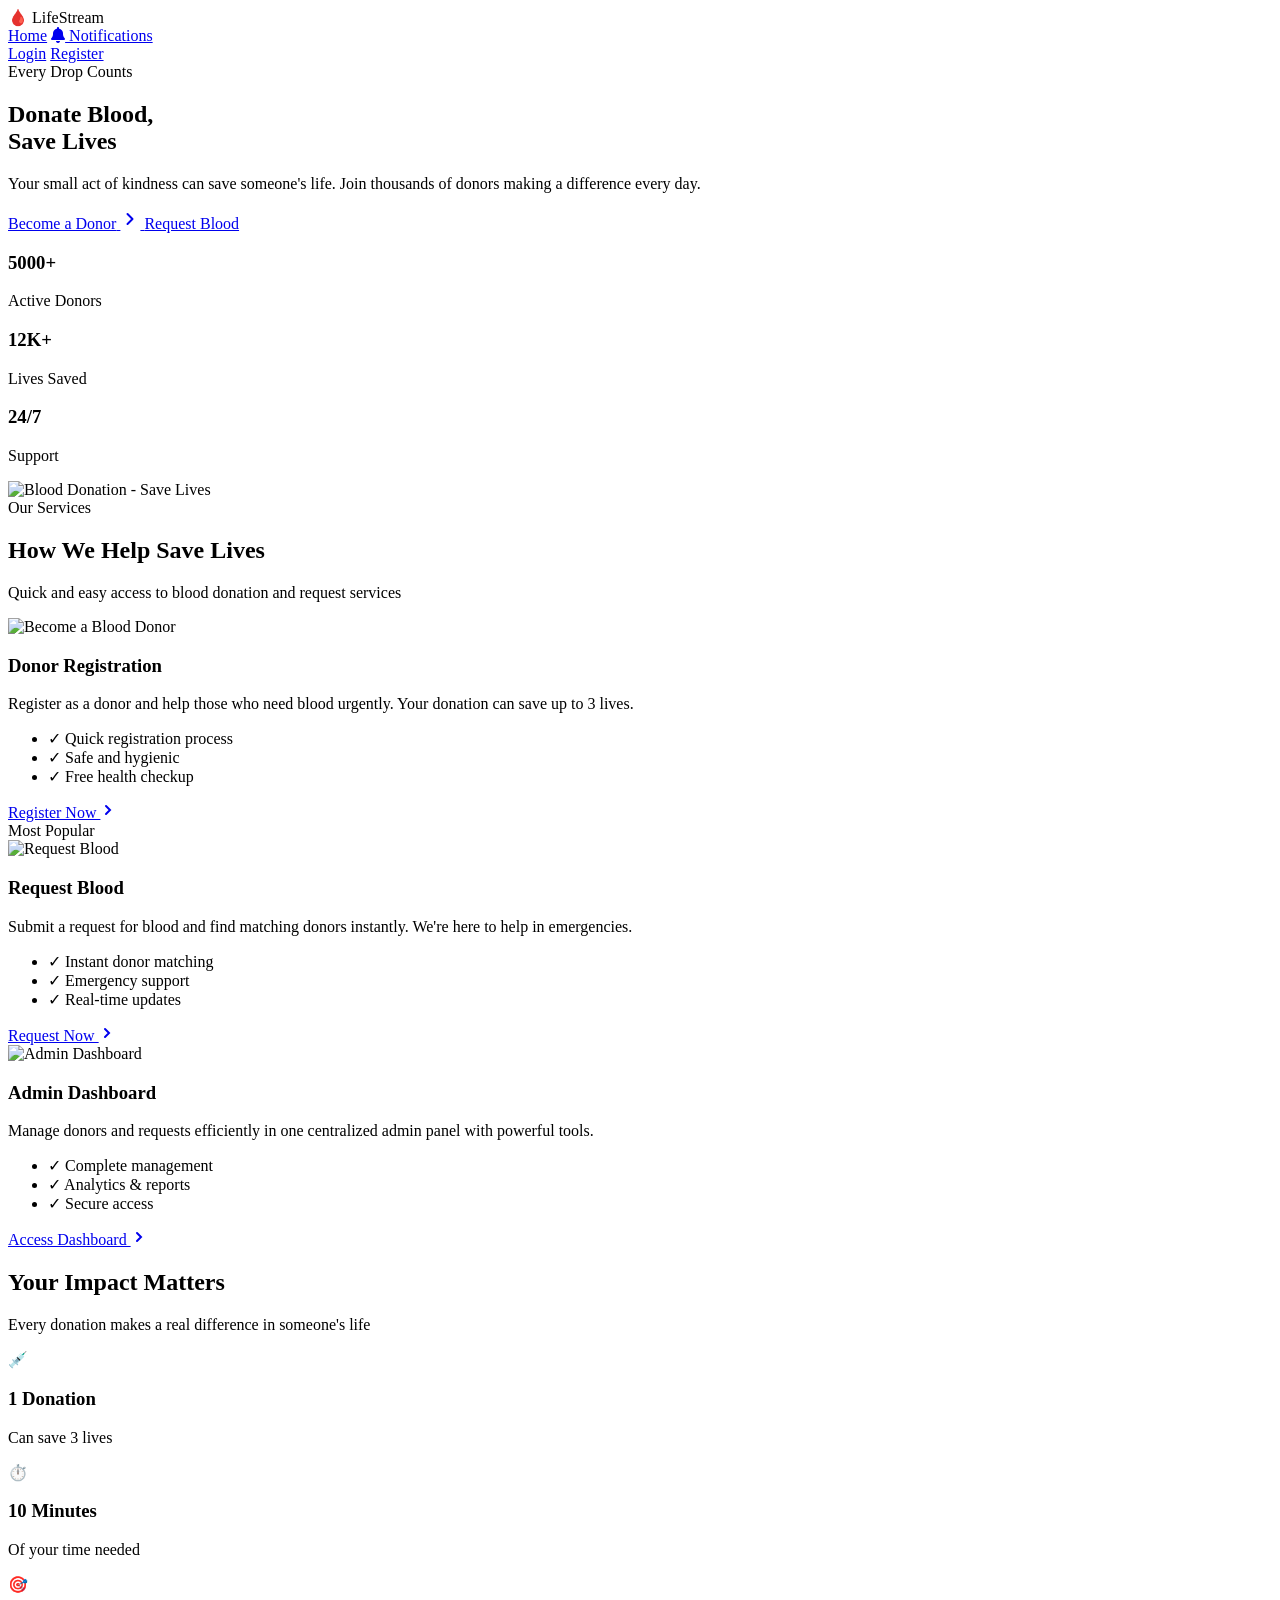
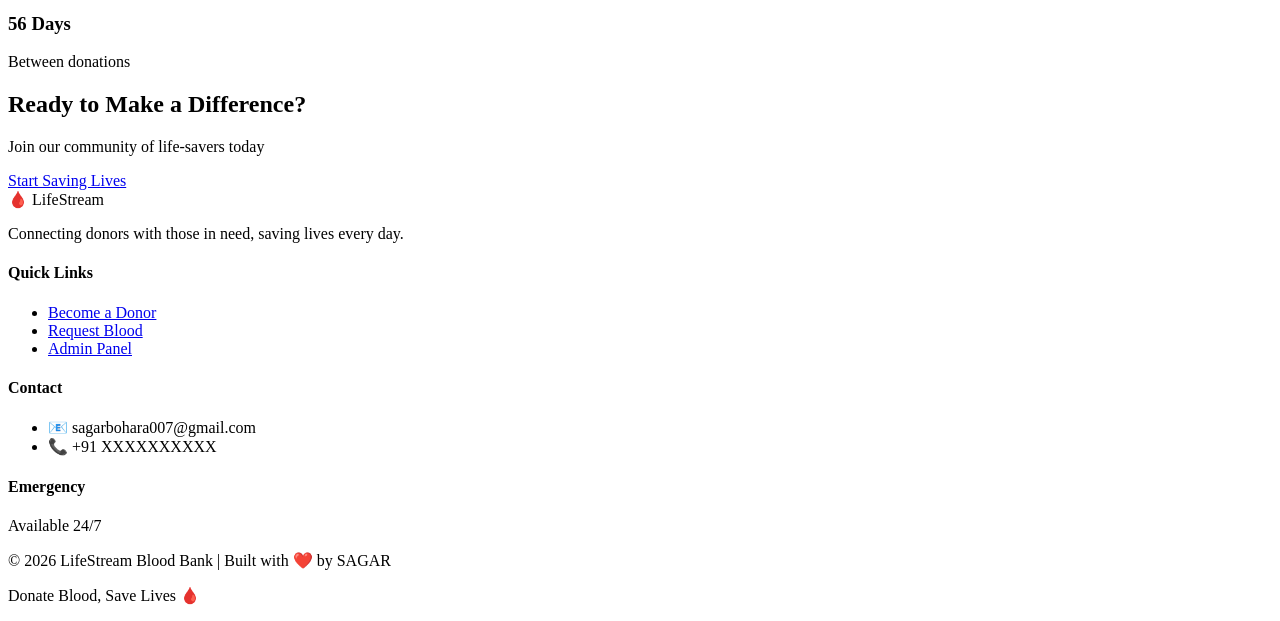
==== Frontend/index.html @ c0f164d7 "Deploy frontend with production API" ====
<!DOCTYPE html>
<html lang="en">

<head>
  <meta charset="UTF-8">
  <meta name="viewport" content="width=device-width, initial-scale=1.0">
  <meta name="description" content="Blood Bank Management System - Donate blood and save lives">
  <meta name="keywords" content="blood bank, blood donation, save lives, donate blood">
  <title>Blood Bank System - Save Lives</title>
  <link rel="stylesheet" href="https://cdnjs.cloudflare.com/ajax/libs/font-awesome/6.5.2/css/all.min.css">
  <link rel="stylesheet" href="/css/style.css">
  <link rel="preconnect" href="https://fonts.googleapis.com">
  <link rel="preconnect" href="https://fonts.gstatic.com" crossorigin>
  <link href="https://fonts.googleapis.com/css2?family=Poppins:wght@300;400;600;700&display=swap" rel="stylesheet">
</head>

<body> <!-- Navbar -->
  <header class="navbar">
    <div class="container">
      <div class="logo"> <span class="blood-drop">🩸</span> <span class="logo-text">LifeStream</span> </div>
      <nav class="nav-menu" id="navMenu"> <a href="#home" class="nav-link">Home</a> <a href="/html/notifications.html"
          class="nav-link"> <i class="fas fa-bell"></i> Notifications </a> </nav>
      <div class="auth-buttons" id="authButtons"> <a href="/html/login.html" class="btn-auth btn-login">Login</a> <a
          href="/html/register.html" class="btn-auth btn-register">Register</a> </div>
    </div>
  </header> <!-- Hero Section -->
  <section class="hero" id="home">
    <div class="hero-overlay"></div>
    <div class="container hero-container">
      <div class="hero-content"> <span class="hero-badge">Every Drop Counts</span>
        <h1 class="hero-title">Donate Blood,<br><span class="highlight">Save Lives</span></h1>
        <p class="hero-description"> Your small act of kindness can save someone's life. Join thousands of donors making
          a difference every day. </p>
        <div class="hero-buttons"> <a href="/html/donor.html" class="btn btn-primary"> <span>Become a Donor</span> <svg
              width="20" height="20" viewBox="0 0 20 20" fill="none">
              <path d="M7.5 15L12.5 10L7.5 5" stroke="currentColor" stroke-width="2" stroke-linecap="round"
                stroke-linejoin="round" />
            </svg> </a> <a href="/html/request.html" class="btn btn-secondary">Request Blood</a> </div>
        <div class="hero-stats">
          <div class="stat-item">
            <h3>5000+</h3>
            <p>Active Donors</p>
          </div>
          <div class="stat-item">
            <h3>12K+</h3>
            <p>Lives Saved</p>
          </div>
          <div class="stat-item">
            <h3>24/7</h3>
            <p>Support</p>
          </div>
        </div>
      </div>
      <div class="hero-image">
        <div class="image-float"> <img src="/assests/donate-blood-save-life-with-heart-design.jpg"
            alt="Blood Donation - Save Lives"> </div>
      </div>
    </div>
  </section> <!-- Features Section -->
  <section class="features">
    <div class="container">
      <div class="section-header"> <span class="section-badge">Our Services</span>
        <h2 class="section-title">How We Help Save Lives</h2>
        <p class="section-description">Quick and easy access to blood donation and request services</p>
      </div>
      <div class="cards-grid">
        <div class="card">
          <div class="card-icon donor-icon"> <img src="/assests/doner.png" alt="Become a Blood Donor"> </div>
          <h3 class="card-title">Donor Registration</h3>
          <p class="card-description"> Register as a donor and help those who need blood urgently. Your donation can
            save up to 3 lives. </p>
          <ul class="card-list">
            <li>✓ Quick registration process</li>
            <li>✓ Safe and hygienic</li>
            <li>✓ Free health checkup</li>
          </ul> <a href="/html/donor.html" class="card-btn"> Register Now <svg width="16" height="16" viewBox="0 0 16 16"
              fill="none">
              <path d="M6 12L10 8L6 4" stroke="currentColor" stroke-width="2" stroke-linecap="round" />
            </svg> </a>
        </div>
        <div class="card card-featured">
          <div class="featured-badge">Most Popular</div>
          <div class="card-icon request-icon"> <img src="/assests/images.jpg" alt="Request Blood"> </div>
          <h3 class="card-title">Request Blood</h3>
          <p class="card-description"> Submit a request for blood and find matching donors instantly. We're here to help
            in emergencies. </p>
          <ul class="card-list">
            <li>✓ Instant donor matching</li>
            <li>✓ Emergency support</li>
            <li>✓ Real-time updates</li>
          </ul> <a href="/html/request.html" class="card-btn"> Request Now <svg width="16" height="16" viewBox="0 0 16 16"
              fill="none">
              <path d="M6 12L10 8L6 4" stroke="currentColor" stroke-width="2" stroke-linecap="round" />
            </svg> </a>
        </div>
        <div class="card">
          <div class="card-icon admin-icon"> <img
              src="https://images.unsplash.com/photo-1505751172876-fa1923c5c528?auto=format&fit=crop&w=800&q=60"
              alt="Admin Dashboard"> </div>
          <h3 class="card-title">Admin Dashboard</h3>
          <p class="card-description"> Manage donors and requests efficiently in one centralized admin panel with
            powerful tools. </p>
          <ul class="card-list">
            <li>✓ Complete management</li>
            <li>✓ Analytics & reports</li>
            <li>✓ Secure access</li>
          </ul> <a href="/html/admin-index.html" class="card-btn"> Access Dashboard <svg width="16" height="16"
              viewBox="0 0 16 16" fill="none">
              <path d="M6 12L10 8L6 4" stroke="currentColor" stroke-width="2" stroke-linecap="round" />
            </svg> </a>
        </div>
      </div>
    </div>
  </section> <!-- Impact Section -->
  <section class="impact-section">
    <div class="container">
      <div class="impact-content">
        <h2>Your Impact Matters</h2>
        <p>Every donation makes a real difference in someone's life</p>
        <div class="impact-stats">
          <div class="impact-stat">
            <div class="stat-icon">💉</div>
            <h3>1 Donation</h3>
            <p>Can save 3 lives</p>
          </div>
          <div class="impact-stat">
            <div class="stat-icon">⏱️</div>
            <h3>10 Minutes</h3>
            <p>Of your time needed</p>
          </div>
          <div class="impact-stat">
            <div class="stat-icon">🎯</div>
            <h3>56 Days</h3>
            <p>Between donations</p>
          </div>
        </div>
      </div>
    </div>
  </section> <!-- Call to Action -->
  <section class="cta-section">
    <div class="container">
      <div class="cta-content">
        <h2>Ready to Make a Difference?</h2>
        <p>Join our community of life-savers today</p> <a href="/html/donor.html" class="btn btn-cta">Start Saving Lives</a>
      </div>
    </div>
  </section> <!-- Footer -->
  <footer class="footer">
    <div class="container">
      <div class="footer-content">
        <div class="footer-section">
          <div class="footer-logo"> <span class="blood-drop">🩸</span> <span class="logo-text">LifeStream</span> </div>
          <p>Connecting donors with those in need, saving lives every day.</p>
        </div>
        <div class="footer-section">
          <h4>Quick Links</h4>
          <ul>
            <li><a href="/html/donor.html">Become a Donor</a></li>
<li><a href="/html/request.html">Request Blood</a></li>
<li><a href="/html/admin-index.html">Admin Panel</a></li>
          </ul>
        </div>
        <div class="footer-section">
          <h4>Contact</h4>
          <ul>
            <li>📧 sagarbohara007@gmail.com</li>
            <li>📞 +91 XXXXXXXXXX </li>
          </ul>
        </div>
        <div class="footer-section">
          <h4>Emergency</h4>
          <p>Available 24/7</p>
        </div>
      </div>
      <div class="footer-bottom">
        <p>&copy; 2026 LifeStream Blood Bank | Built with ❤️ by SAGAR</p>
        <p>Donate Blood, Save Lives 🩸</p>
      </div>
    </div>
  </footer>
  <script src="/js/api.js"></script>
  <script src="/js/index.js"></script>
</body>

</html>
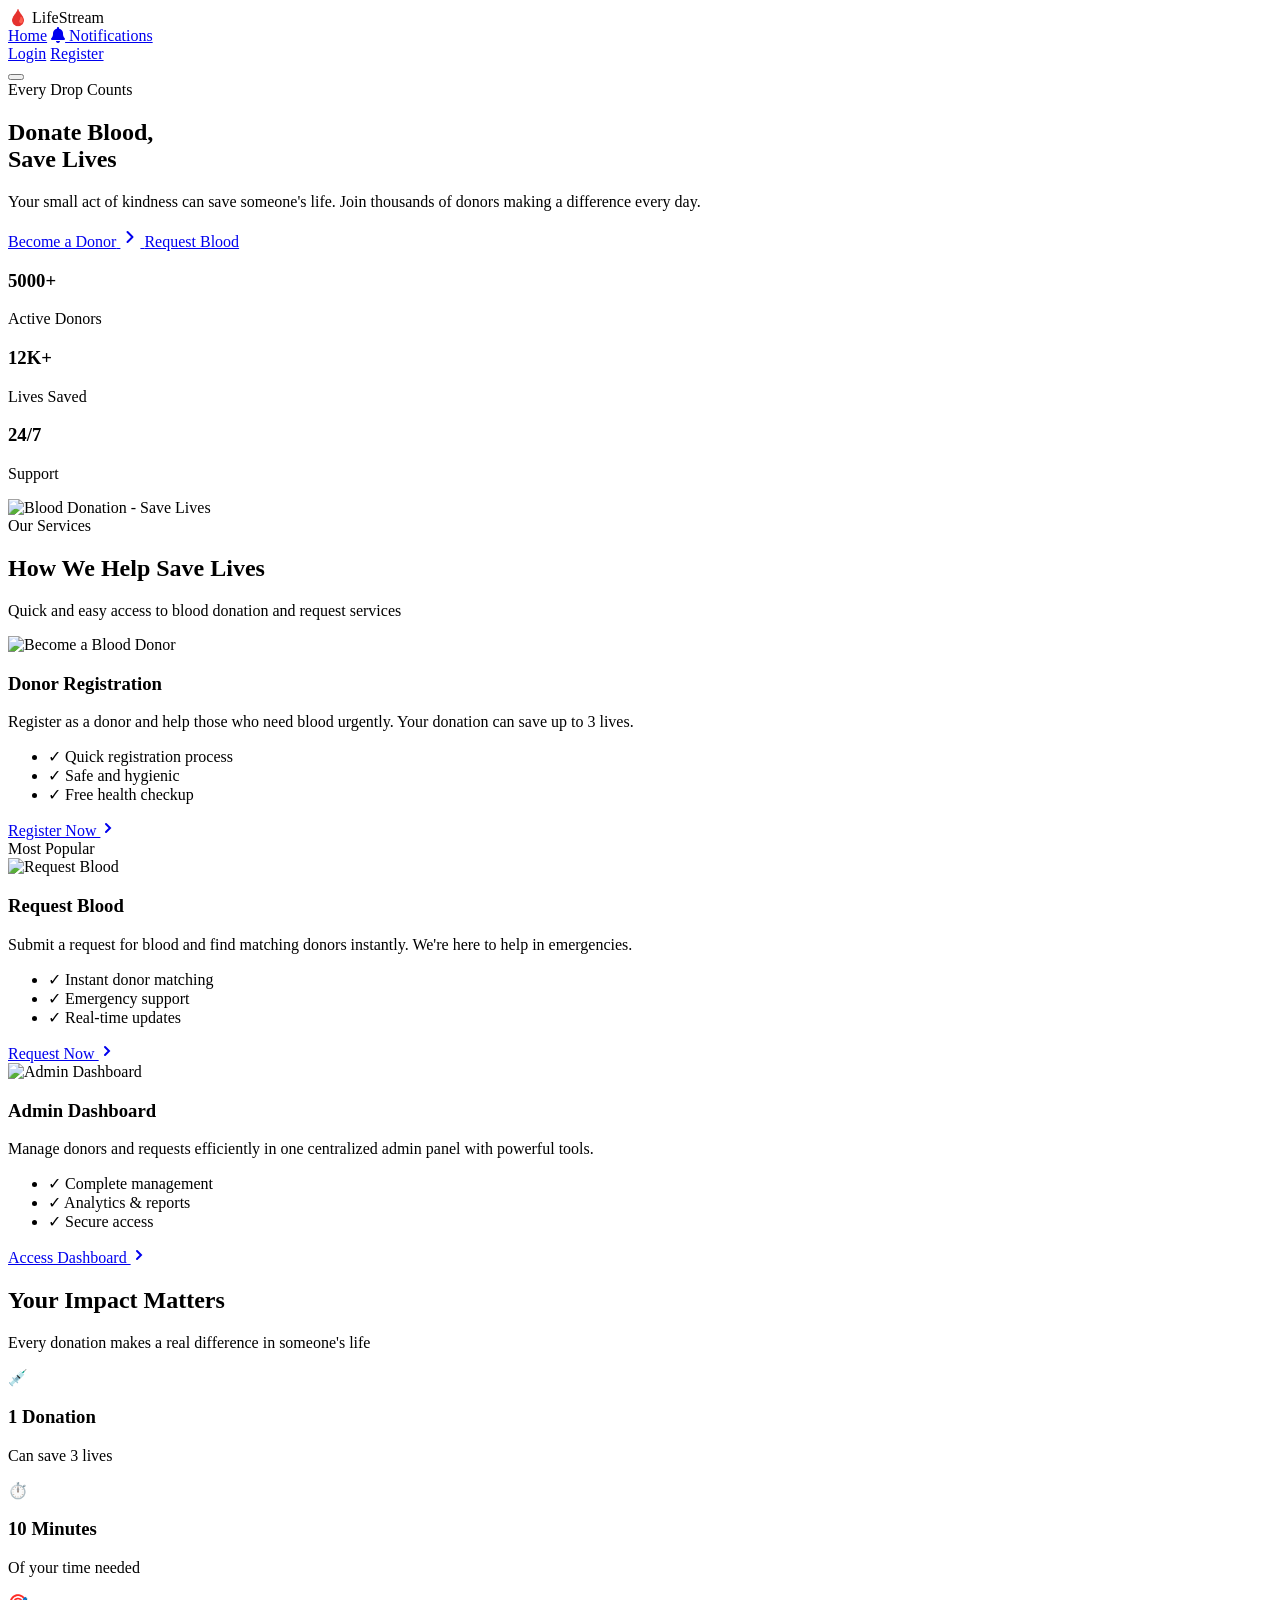
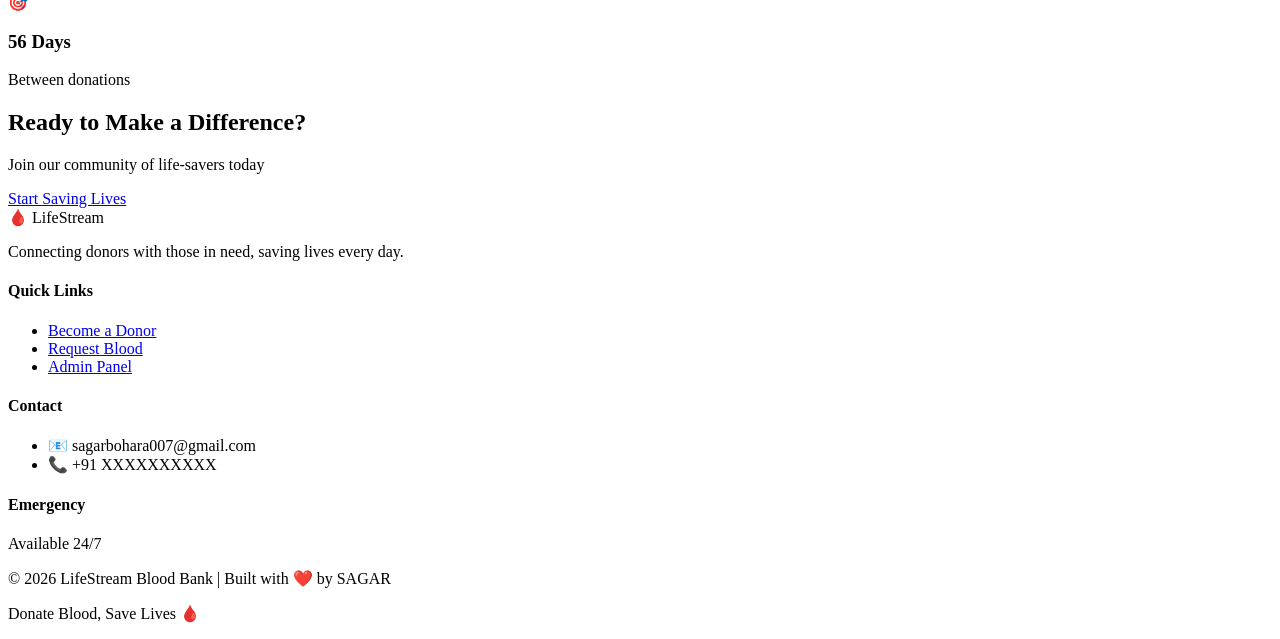
==== commit 83ee2168: "fixed responsiveness for mobile users" ====
--- a/Frontend/index.html
+++ b/Frontend/index.html
@@ -22,6 +22,14 @@
           class="nav-link"> <i class="fas fa-bell"></i> Notifications </a> </nav>
       <div class="auth-buttons" id="authButtons"> <a href="/html/login.html" class="btn-auth btn-login">Login</a> <a
           href="/html/register.html" class="btn-auth btn-register">Register</a> </div>
+
+      <!-- Mobile Menu Toggle Button -->
+      <button class="mobile-menu-toggle" id="mobileMenuToggle" aria-label="Menu">
+        <span></span>
+        <span></span>
+        <span></span>
+      </button>
+
     </div>
   </header> <!-- Hero Section -->
   <section class="hero" id="home">
@@ -73,8 +81,8 @@
             <li>✓ Quick registration process</li>
             <li>✓ Safe and hygienic</li>
             <li>✓ Free health checkup</li>
-          </ul> <a href="/html/donor.html" class="card-btn"> Register Now <svg width="16" height="16" viewBox="0 0 16 16"
-              fill="none">
+          </ul> <a href="/html/donor.html" class="card-btn"> Register Now <svg width="16" height="16"
+              viewBox="0 0 16 16" fill="none">
               <path d="M6 12L10 8L6 4" stroke="currentColor" stroke-width="2" stroke-linecap="round" />
             </svg> </a>
         </div>
@@ -88,8 +96,8 @@
             <li>✓ Instant donor matching</li>
             <li>✓ Emergency support</li>
             <li>✓ Real-time updates</li>
-          </ul> <a href="/html/request.html" class="card-btn"> Request Now <svg width="16" height="16" viewBox="0 0 16 16"
-              fill="none">
+          </ul> <a href="/html/request.html" class="card-btn"> Request Now <svg width="16" height="16"
+              viewBox="0 0 16 16" fill="none">
               <path d="M6 12L10 8L6 4" stroke="currentColor" stroke-width="2" stroke-linecap="round" />
             </svg> </a>
         </div>
@@ -141,7 +149,8 @@
     <div class="container">
       <div class="cta-content">
         <h2>Ready to Make a Difference?</h2>
-        <p>Join our community of life-savers today</p> <a href="/html/donor.html" class="btn btn-cta">Start Saving Lives</a>
+        <p>Join our community of life-savers today</p> <a href="/html/donor.html" class="btn btn-cta">Start Saving
+          Lives</a>
       </div>
     </div>
   </section> <!-- Footer -->
@@ -156,8 +165,8 @@
           <h4>Quick Links</h4>
           <ul>
             <li><a href="/html/donor.html">Become a Donor</a></li>
-<li><a href="/html/request.html">Request Blood</a></li>
-<li><a href="/html/admin-index.html">Admin Panel</a></li>
+            <li><a href="/html/request.html">Request Blood</a></li>
+            <li><a href="/html/admin-index.html">Admin Panel</a></li>
           </ul>
         </div>
         <div class="footer-section">
